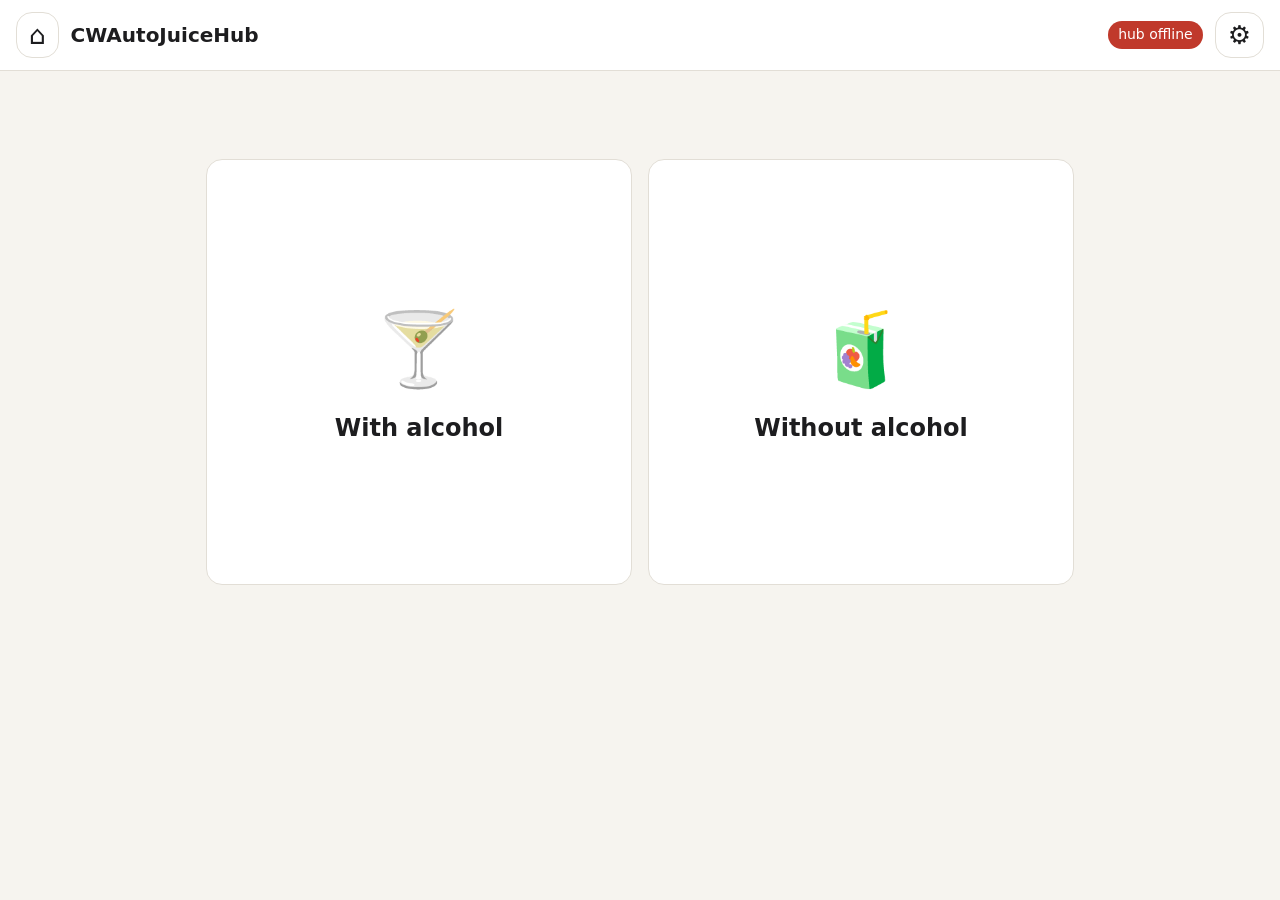
==== backend/cwjh/static/index.html @ 82555fbe "feat: add CWAutoJuiceHub backend, firmware and docs Add a FastAPI backend with MQTT link, SQLite mod" ====
<!doctype html>
<html lang="en">
<head>
  <meta charset="utf-8">
  <meta name="viewport" content="width=device-width, initial-scale=1, user-scalable=no">
  <title>CWAutoJuiceHub</title>
  <link rel="stylesheet" href="app.css">
</head>
<body>
  <header>
    <button id="home-btn" class="icon" aria-label="Home">&#8962;</button>
    <h1>CWAutoJuiceHub</h1>
    <span id="hub-badge" class="badge offline">hub offline</span>
    <button id="settings-btn" class="icon" aria-label="Settings">&#9881;</button>
  </header>

  <main>
    <section id="view-home" class="view">
      <div class="tiles">
        <button class="tile" data-alcoholic="true"><span class="emoji">&#127864;</span>With alcohol</button>
        <button class="tile" data-alcoholic="false"><span class="emoji">&#129475;</span>Without alcohol</button>
      </div>
    </section>

    <section id="view-list" class="view" hidden>
      <h2 id="list-title"></h2>
      <ul id="recipe-list" class="cards"></ul>
    </section>

    <section id="view-customize" class="view" hidden>
      <h2 id="custom-title"></h2>
      <label id="strength-row">Strength <output id="strength-out">100%</output>
        <input id="strength" type="range" min="0.5" max="1.5" step="0.1" value="1">
      </label>
      <ol id="plan-steps" class="steps"></ol>
      <p id="plan-total" class="muted"></p>
      <button id="start-btn" class="primary">Make it</button>
    </section>

    <section id="view-run" class="view" hidden>
      <h2 id="run-title"></h2>
      <p id="run-message" class="message"></p>
      <div id="run-progress" class="progress" hidden><div class="bar"></div><span class="label"></span></div>
      <p class="muted">Scale: <span id="scale-g">0</span> g</p>
      <ol id="run-steps" class="steps"></ol>
      <div class="actions">
        <button id="next-btn" class="primary">Next</button>
        <button id="abort-btn" class="danger">Abort</button>
      </div>
    </section>

    <section id="view-settings" class="view" hidden>
      <h2>Bays</h2>
      <div id="bay-grid" class="bay-grid"></div>
    </section>

    <dialog id="bay-dialog">
      <form method="dialog">
        <h3 id="bay-dialog-title"></h3>
        <p id="bay-dialog-text"></p>
        <label>Liquid <select id="bay-ingredient"></select></label>
        <label>Approx. volume (ml) <input id="bay-volume" type="number" min="1" max="5000" value="700"></label>
        <div class="actions">
          <button value="confirm" class="primary" id="bay-confirm">Bottle inserted</button>
          <button value="cancel" id="bay-cancel">Cancel</button>
        </div>
      </form>
    </dialog>
  </main>

  <div id="toast" hidden></div>
  <script src="app.js"></script>
</body>
</html>
---- backend/cwjh/static/app.css ----
:root {
  --bg: #f6f4ef;
  --surface: #ffffff;
  --text: #1d1d1f;
  --muted: #6b6b70;
  --accent: #e8730c;
  --accent-text: #ffffff;
  --ok: #2e8b57;
  --danger: #c0392b;
  --border: #e2ded6;
  --radius: 16px;
  color-scheme: light dark;
}

@media (prefers-color-scheme: dark) {
  :root {
    --bg: #17171a;
    --surface: #232328;
    --text: #f2f2f5;
    --muted: #a0a0a8;
    --border: #34343b;
  }
}

* { box-sizing: border-box; }

body {
  margin: 0;
  font: 18px/1.4 system-ui, -apple-system, "Segoe UI", sans-serif;
  background: var(--bg);
  color: var(--text);
  user-select: none;
}

header {
  display: flex;
  align-items: center;
  gap: 12px;
  padding: 12px 16px;
  background: var(--surface);
  border-bottom: 1px solid var(--border);
}

header h1 { flex: 1; font-size: 20px; margin: 0; }

main { padding: 16px; max-width: 900px; margin: 0 auto; }

button {
  font: inherit;
  border: 1px solid var(--border);
  border-radius: var(--radius);
  background: var(--surface);
  color: var(--text);
  padding: 14px 22px;
  min-height: 52px;
  cursor: pointer;
}

button:disabled { opacity: 0.4; cursor: default; }
button.primary { background: var(--accent); color: var(--accent-text); border-color: var(--accent); }
button.danger { color: var(--danger); }
button.icon { font-size: 26px; padding: 4px 12px; min-height: 44px; }

.badge { font-size: 14px; padding: 4px 10px; border-radius: 999px; color: #fff; background: var(--ok); }
.badge.offline { background: var(--danger); }

.tiles { display: grid; grid-template-columns: 1fr 1fr; gap: 16px; margin-top: 8vh; }
.tile { aspect-ratio: 1; font-size: 24px; font-weight: 600; display: flex; flex-direction: column; align-items: center; justify-content: center; gap: 12px; }
.tile .emoji { font-size: 72px; }

.cards { list-style: none; padding: 0; display: grid; grid-template-columns: repeat(auto-fill, minmax(220px, 1fr)); gap: 12px; }
.cards li button { width: 100%; text-align: left; }
.cards li button strong { display: block; }
.cards .why { font-size: 14px; color: var(--muted); }

.steps { padding-left: 24px; }
.steps li { padding: 6px 0; }
.steps li .tag { font-size: 13px; color: var(--muted); margin-left: 8px; }
.steps li.active { font-weight: 700; color: var(--accent); }
.steps li.done { color: var(--muted); text-decoration: line-through; }
.steps li.error { color: var(--danger); }

label { display: block; margin: 12px 0; }
input[type=range] { width: 100%; height: 40px; }
select, input[type=number] { font: inherit; width: 100%; padding: 10px; border-radius: 10px; border: 1px solid var(--border); background: var(--surface); color: var(--text); }

.muted { color: var(--muted); }
.message { font-size: 22px; font-weight: 600; }
.actions { display: flex; gap: 12px; flex-wrap: wrap; margin-top: 16px; }

.progress { position: relative; height: 36px; border-radius: 18px; background: var(--border); overflow: hidden; }
.progress .bar { height: 100%; width: 0; background: var(--accent); transition: width 0.2s; }
.progress .label { position: absolute; inset: 0; display: flex; align-items: center; justify-content: center; font-weight: 600; }

.bay-grid { display: grid; grid-template-columns: repeat(auto-fill, minmax(140px, 1fr)); gap: 12px; }
.bay { display: flex; flex-direction: column; align-items: flex-start; gap: 4px; text-align: left; }
.bay .num { font-size: 13px; color: var(--muted); }
.bay.filled { border-color: var(--ok); }
.bay.empty .name { color: var(--muted); }

dialog { border: none; border-radius: var(--radius); background: var(--surface); color: var(--text); width: min(420px, 92vw); }
dialog::backdrop { background: rgb(0 0 0 / 0.5); }

#toast { position: fixed; left: 50%; bottom: 24px; transform: translateX(-50%); background: var(--text); color: var(--bg); padding: 12px 20px; border-radius: 12px; max-width: 90vw; }
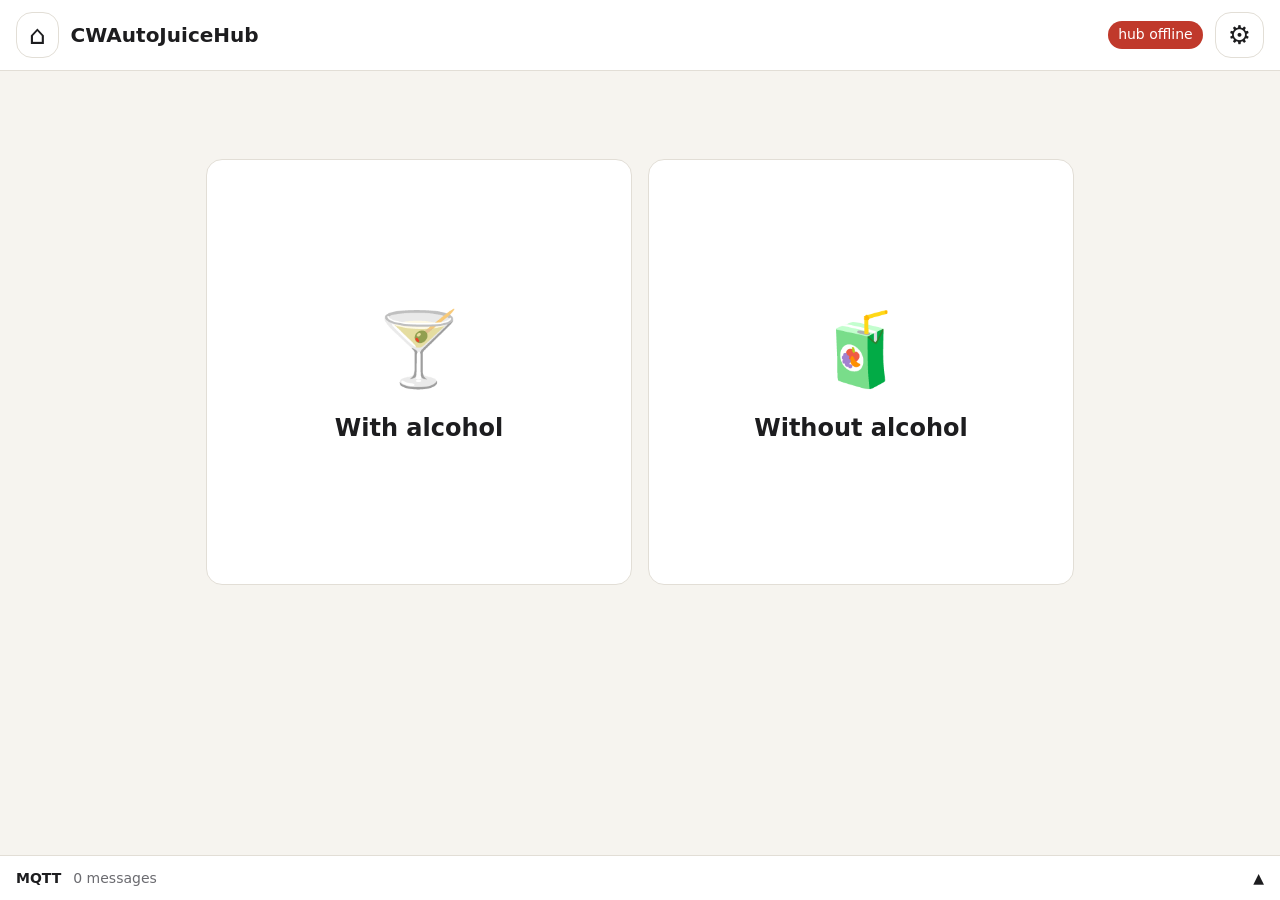
==== commit aff6d5cb: "feat: add live MQTT message panel to UI Record every MQTT message exchanged between the Pi and the h" ====
--- a/backend/cwjh/static/index.html
+++ b/backend/cwjh/static/index.html
@@ -68,6 +68,22 @@
     </dialog>
   </main>
 
+  <aside id="mqtt-panel" class="collapsed">
+    <button id="mqtt-toggle" class="mqtt-head">
+      <span>MQTT</span>
+      <span id="mqtt-count" class="muted">0 messages</span>
+      <span class="chevron" aria-hidden="true">&#9650;</span>
+    </button>
+    <div class="mqtt-body">
+      <div class="mqtt-tools">
+        <label><input type="checkbox" id="mqtt-progress" checked> progress</label>
+        <label><input type="checkbox" id="mqtt-state"> state</label>
+        <button id="mqtt-clear">Clear</button>
+      </div>
+      <ol id="mqtt-list"></ol>
+    </div>
+  </aside>
+
   <div id="toast" hidden></div>
   <script src="app.js"></script>
 </body>
--- a/backend/cwjh/static/app.css
+++ b/backend/cwjh/static/app.css
@@ -23,6 +23,7 @@
 }
 
 * { box-sizing: border-box; }
+[hidden] { display: none !important; }
 
 body {
   margin: 0;
@@ -61,7 +62,7 @@
 button.danger { color: var(--danger); }
 button.icon { font-size: 26px; padding: 4px 12px; min-height: 44px; }
 
-.badge { font-size: 14px; padding: 4px 10px; border-radius: 999px; color: #fff; background: var(--ok); }
+.badge { white-space: nowrap; font-size: 14px; padding: 4px 10px; border-radius: 999px; color: #fff; background: var(--ok); }
 .badge.offline { background: var(--danger); }
 
 .tiles { display: grid; grid-template-columns: 1fr 1fr; gap: 16px; margin-top: 8vh; }
@@ -101,4 +102,55 @@
 dialog { border: none; border-radius: var(--radius); background: var(--surface); color: var(--text); width: min(420px, 92vw); }
 dialog::backdrop { background: rgb(0 0 0 / 0.5); }
 
+/* MQTT panel */
+
+:root { --out: #1f6feb; --in: #2e8b57; --err: #c0392b; }
+@media (prefers-color-scheme: dark) { :root { --out: #58a6ff; --in: #4fbf7f; --err: #ff6b5b; } }
+
+body { padding-bottom: 56px; }
+body.mqtt-open { padding-bottom: 46vh; }
+
+#mqtt-panel {
+  position: fixed; left: 0; right: 0; bottom: 0;
+  background: var(--surface); border-top: 1px solid var(--border);
+  display: flex; flex-direction: column; max-height: 44vh;
+  font: 13px/1.4 ui-monospace, SFMono-Regular, Menlo, monospace;
+  user-select: text; z-index: 5;
+}
+#mqtt-panel.collapsed .mqtt-body { display: none; }
+#mqtt-panel.collapsed .chevron { transform: rotate(0deg); }
+#mqtt-panel .chevron { transform: rotate(180deg); transition: transform 0.15s; }
+
+.mqtt-head {
+  display: flex; gap: 12px; align-items: center; width: 100%;
+  border: none; border-radius: 0; min-height: 44px; padding: 8px 16px;
+  font: 600 14px system-ui, sans-serif; background: transparent;
+}
+.mqtt-head .muted { flex: 1; text-align: left; font-weight: 400; }
+
+.mqtt-body { display: flex; flex-direction: column; min-height: 0; flex: 1; }
+.mqtt-tools { display: flex; gap: 16px; align-items: center; padding: 0 16px 8px; font-family: system-ui, sans-serif; }
+.mqtt-tools label { margin: 0; display: flex; gap: 6px; align-items: center; }
+.mqtt-tools button { min-height: 32px; padding: 4px 12px; margin-left: auto; font-size: 13px; }
+
+#mqtt-list { list-style: none; margin: 0; padding: 0 16px 12px; overflow-y: auto; flex: 1; }
+#mqtt-list li { display: grid; grid-template-columns: 8ch 9ch 18ch 1fr; gap: 12px; padding: 2px 0; border-bottom: 1px solid var(--border); }
+#mqtt-list .time { color: var(--muted); }
+#mqtt-list .dir { font-weight: 700; }
+#mqtt-list li.out .dir { color: var(--out); }
+#mqtt-list li.in .dir { color: var(--in); }
+#mqtt-list li.err .payload { color: var(--err); }
+#mqtt-list .topic { overflow-wrap: anywhere; }
+#mqtt-list .payload { overflow-wrap: anywhere; color: var(--text); }
+#mqtt-list li.cmd .topic { font-weight: 700; }
+
+@media (max-width: 640px) {
+  header h1 { font-size: 17px; }
+  #mqtt-list li { grid-template-columns: 8ch 1fr; padding-left: 8px; border-left: 3px solid; }
+  #mqtt-list li.out { border-left-color: var(--out); }
+  #mqtt-list li.in { border-left-color: var(--in); }
+  #mqtt-list .dir { display: none; }
+  #mqtt-list .payload { grid-column: 1 / -1; }
+}
+
 #toast { position: fixed; left: 50%; bottom: 24px; transform: translateX(-50%); background: var(--text); color: var(--bg); padding: 12px 20px; border-radius: 12px; max-width: 90vw; }
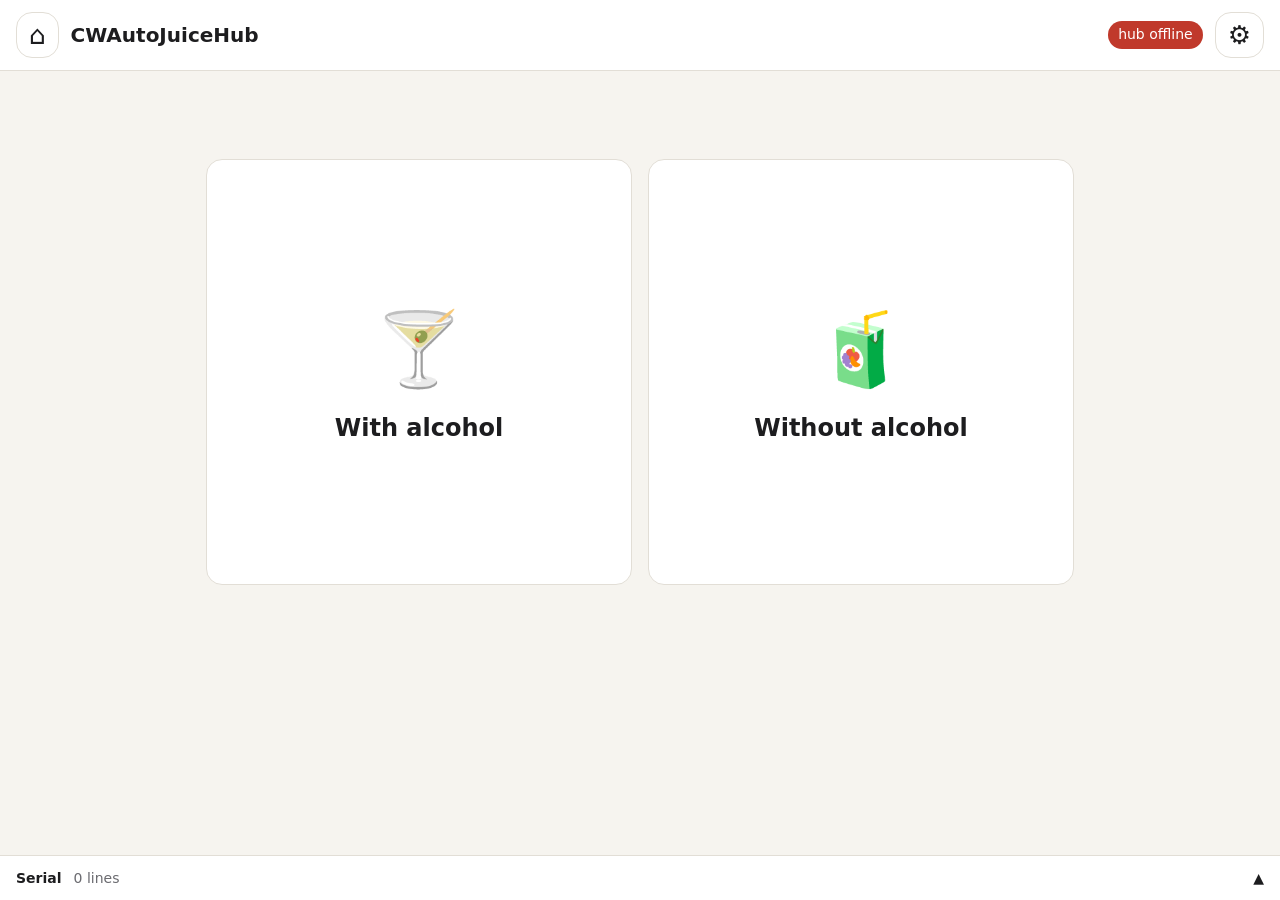
==== commit f0d346ba: "refactor: replace MQTT hub link with serial nano link Move the backend from an MQTT-connected ESP32 " ====
--- a/backend/cwjh/static/index.html
+++ b/backend/cwjh/static/index.html
@@ -68,19 +68,18 @@
     </dialog>
   </main>
 
-  <aside id="mqtt-panel" class="collapsed">
-    <button id="mqtt-toggle" class="mqtt-head">
-      <span>MQTT</span>
-      <span id="mqtt-count" class="muted">0 messages</span>
+  <aside id="serial-panel" class="collapsed">
+    <button id="serial-toggle" class="serial-head">
+      <span>Serial</span>
+      <span id="serial-count" class="muted">0 lines</span>
       <span class="chevron" aria-hidden="true">&#9650;</span>
     </button>
-    <div class="mqtt-body">
-      <div class="mqtt-tools">
-        <label><input type="checkbox" id="mqtt-progress" checked> progress</label>
-        <label><input type="checkbox" id="mqtt-state"> state</label>
-        <button id="mqtt-clear">Clear</button>
+    <div class="serial-body">
+      <div class="serial-tools">
+        <label><input type="checkbox" id="serial-status"> pings (Q / STATE)</label>
+        <button id="serial-clear">Clear</button>
       </div>
-      <ol id="mqtt-list"></ol>
+      <ol id="serial-list"></ol>
     </div>
   </aside>
 
--- a/backend/cwjh/static/app.css
+++ b/backend/cwjh/static/app.css
@@ -102,55 +102,54 @@
 dialog { border: none; border-radius: var(--radius); background: var(--surface); color: var(--text); width: min(420px, 92vw); }
 dialog::backdrop { background: rgb(0 0 0 / 0.5); }
 
-/* MQTT panel */
+/* Serial panel */
 
 :root { --out: #1f6feb; --in: #2e8b57; --err: #c0392b; }
 @media (prefers-color-scheme: dark) { :root { --out: #58a6ff; --in: #4fbf7f; --err: #ff6b5b; } }
 
 body { padding-bottom: 56px; }
-body.mqtt-open { padding-bottom: 46vh; }
+body.serial-open { padding-bottom: 46vh; }
 
-#mqtt-panel {
+#serial-panel {
   position: fixed; left: 0; right: 0; bottom: 0;
   background: var(--surface); border-top: 1px solid var(--border);
   display: flex; flex-direction: column; max-height: 44vh;
   font: 13px/1.4 ui-monospace, SFMono-Regular, Menlo, monospace;
   user-select: text; z-index: 5;
 }
-#mqtt-panel.collapsed .mqtt-body { display: none; }
-#mqtt-panel.collapsed .chevron { transform: rotate(0deg); }
-#mqtt-panel .chevron { transform: rotate(180deg); transition: transform 0.15s; }
+#serial-panel.collapsed .serial-body { display: none; }
+#serial-panel.collapsed .chevron { transform: rotate(0deg); }
+#serial-panel .chevron { transform: rotate(180deg); transition: transform 0.15s; }
 
-.mqtt-head {
+.serial-head {
   display: flex; gap: 12px; align-items: center; width: 100%;
   border: none; border-radius: 0; min-height: 44px; padding: 8px 16px;
   font: 600 14px system-ui, sans-serif; background: transparent;
 }
-.mqtt-head .muted { flex: 1; text-align: left; font-weight: 400; }
+.serial-head .muted { flex: 1; text-align: left; font-weight: 400; }
 
-.mqtt-body { display: flex; flex-direction: column; min-height: 0; flex: 1; }
-.mqtt-tools { display: flex; gap: 16px; align-items: center; padding: 0 16px 8px; font-family: system-ui, sans-serif; }
-.mqtt-tools label { margin: 0; display: flex; gap: 6px; align-items: center; }
-.mqtt-tools button { min-height: 32px; padding: 4px 12px; margin-left: auto; font-size: 13px; }
+.serial-body { display: flex; flex-direction: column; min-height: 0; flex: 1; }
+.serial-tools { display: flex; gap: 16px; align-items: center; padding: 0 16px 8px; font-family: system-ui, sans-serif; }
+.serial-tools label { margin: 0; display: flex; gap: 6px; align-items: center; }
+.serial-tools button { min-height: 32px; padding: 4px 12px; margin-left: auto; font-size: 13px; }
 
-#mqtt-list { list-style: none; margin: 0; padding: 0 16px 12px; overflow-y: auto; flex: 1; }
-#mqtt-list li { display: grid; grid-template-columns: 8ch 9ch 18ch 1fr; gap: 12px; padding: 2px 0; border-bottom: 1px solid var(--border); }
-#mqtt-list .time { color: var(--muted); }
-#mqtt-list .dir { font-weight: 700; }
-#mqtt-list li.out .dir { color: var(--out); }
-#mqtt-list li.in .dir { color: var(--in); }
-#mqtt-list li.err .payload { color: var(--err); }
-#mqtt-list .topic { overflow-wrap: anywhere; }
-#mqtt-list .payload { overflow-wrap: anywhere; color: var(--text); }
-#mqtt-list li.cmd .topic { font-weight: 700; }
+#serial-list { list-style: none; margin: 0; padding: 0 16px 12px; overflow-y: auto; flex: 1; }
+#serial-list li { display: grid; grid-template-columns: 8ch 10ch 1fr; gap: 12px; padding: 2px 0; border-bottom: 1px solid var(--border); }
+#serial-list .time { color: var(--muted); }
+#serial-list .dir { font-weight: 700; }
+#serial-list li.out .dir { color: var(--out); }
+#serial-list li.in .dir { color: var(--in); }
+#serial-list li.err .line { color: var(--err); }
+#serial-list .line { overflow-wrap: anywhere; color: var(--text); }
+#serial-list li.cmd .line { font-weight: 700; }
 
 @media (max-width: 640px) {
   header h1 { font-size: 17px; }
-  #mqtt-list li { grid-template-columns: 8ch 1fr; padding-left: 8px; border-left: 3px solid; }
-  #mqtt-list li.out { border-left-color: var(--out); }
-  #mqtt-list li.in { border-left-color: var(--in); }
-  #mqtt-list .dir { display: none; }
-  #mqtt-list .payload { grid-column: 1 / -1; }
+  #serial-list li { grid-template-columns: 8ch 1fr; padding-left: 8px; border-left: 3px solid; }
+  #serial-list li.out { border-left-color: var(--out); }
+  #serial-list li.in { border-left-color: var(--in); }
+  #serial-list .dir { display: none; }
+  #serial-list .line { grid-column: 1 / -1; }
 }
 
 #toast { position: fixed; left: 50%; bottom: 24px; transform: translateX(-50%); background: var(--text); color: var(--bg); padding: 12px 20px; border-radius: 12px; max-width: 90vw; }
